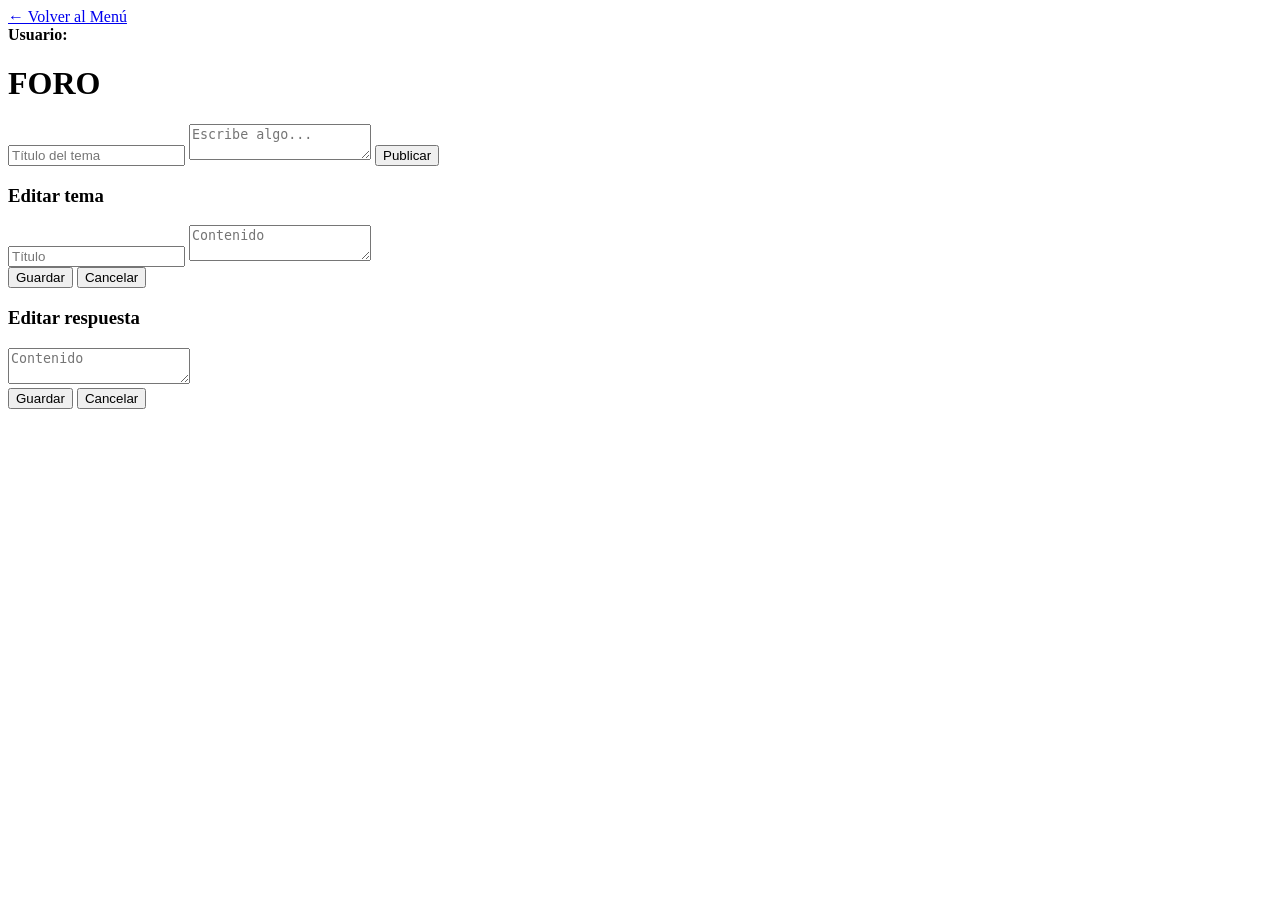
==== foro.html @ bccaa144 "Add files via upload" ====
<!DOCTYPE html>
<html lang="es">
<head>
    <meta charset="UTF-8">
    <meta name="viewport" content="width=device-width, initial-scale=1.0">
    <title>Foro Estudiantil - Orientación Vocacional</title>
    <meta name="description" content="Foro estudiantil para compartir ideas y experiencias sobre orientación vocacional.">
    <link rel="preconnect" href="https://fonts.googleapis.com">
    <link href="https://fonts.googleapis.com/css2?family=Inter:wght@400;500;600;700;800&display=swap" rel="stylesheet">
    <link rel="stylesheet" href="css/styles.css">
</head>
<body>

    <div class="forum-container">
        <div class="top-row">
            <a class="back" href="menu.html">← Volver al Menú</a>
            <div><strong>Usuario:</strong> <span id="foro-usuario"></span></div>
        </div>
        <h1>FORO</h1>
        <div class="create-post">
            <form onsubmit="createTopic(event)">
                <input id="input-titulo" placeholder="Título del tema" required>
                <textarea id="input-comentario" placeholder="Escribe algo..." required></textarea>
                <button type="submit">Publicar</button>
            </form>
        </div>
        <div id="topics-list"></div>
    </div>

    <!-- MODAL: EDITAR TEMA -->
    <div id="edit-overlay" class="edit-overlay">
        <div class="edit-box" onclick="event.stopPropagation()">
            <h3>Editar tema</h3>
            <input id="edit-titulo" placeholder="Título">
            <textarea id="edit-contenido" placeholder="Contenido"></textarea>
            <div class="edit-buttons">
                <button onclick="submitEdit()">Guardar</button>
                <button class="cancel" onclick="closeEdit()">Cancelar</button>
            </div>
        </div>
    </div>

    <!-- MODAL: EDITAR RESPUESTA -->
    <div id="edit-resp-overlay" class="edit-overlay">
        <div class="edit-box" onclick="event.stopPropagation()">
            <h3>Editar respuesta</h3>
            <textarea id="edit-resp-contenido" placeholder="Contenido"></textarea>
            <div class="edit-buttons">
                <button onclick="submitEditResponse()">Guardar</button>
                <button class="cancel" onclick="closeEditResponse()">Cancelar</button>
            </div>
        </div>
    </div>

<script src="js/app.js"></script>
</body>
</html>
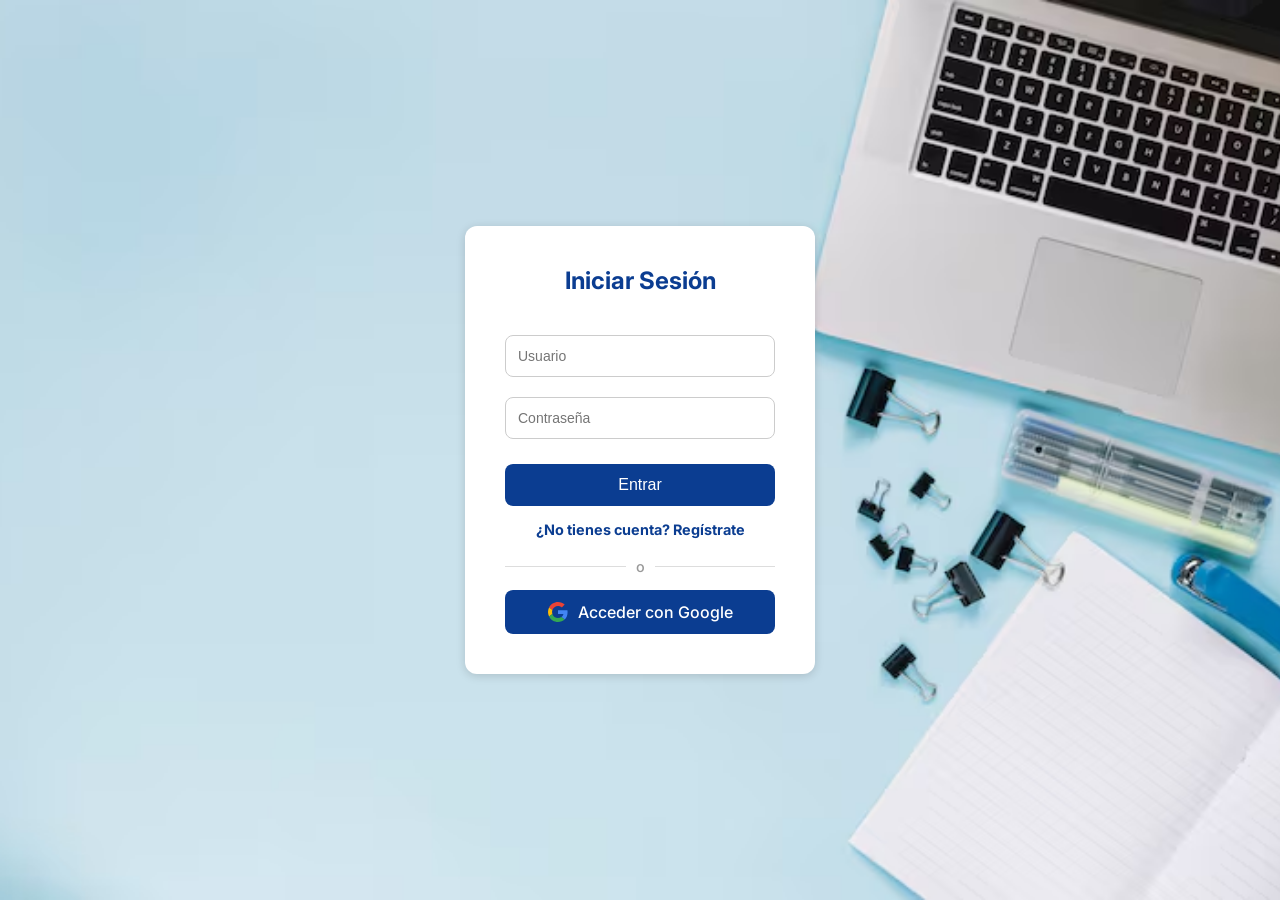
==== commit d8e181a3: "Add files via upload" ====
--- a/foro.html
+++ b/foro.html
@@ -17,6 +17,9 @@
             <div><strong>Usuario:</strong> <span id="foro-usuario"></span></div>
         </div>
         <h1>FORO</h1>
+        <div style="margin-bottom: 20px;">
+            <input type="text" id="search-foro" placeholder="🔍 Buscar temas por título o contenido..." style="width: 100%; padding: 12px; border-radius: 8px; border: 1px solid #cbd5e1; outline: none; font-family: inherit;" oninput="filterForum(this.value)">
+        </div>
         <div class="create-post">
             <form onsubmit="createTopic(event)">
                 <input id="input-titulo" placeholder="Título del tema" required>
--- a/css/styles.css
+++ b/css/styles.css
@@ -0,0 +1,1521 @@
+/* ===========================
+   GLOBAL & RESET
+   =========================== */
+@import url('https://fonts.googleapis.com/css2?family=Inter:wght@400;500;600;700;800&display=swap');
+
+* { margin: 0; padding: 0; box-sizing: border-box; }
+
+body {
+    font-family: 'Inter', 'Segoe UI', sans-serif;
+    background: #e0f2ff;
+    color: #333;
+    min-height: 100vh;
+}
+
+/* Páginas ahora son archivos HTML separados */
+
+a { text-decoration: none; }
+
+/* ===========================
+   HEADER
+   =========================== */
+.main-header {
+    display: flex;
+    justify-content: space-between;
+    align-items: center;
+    padding: 10px 60px;
+    background: white;
+    box-shadow: 0 2px 4px rgba(0,0,0,0.1);
+}
+.logo-section {
+    display: flex;
+    align-items: center;
+}
+.logo-section img {
+    height: 50px;
+    margin-right: 10px;
+}
+.logo-section span {
+    font-weight: bold;
+    color: #0b3d91;
+    font-size: 1.1em;
+}
+nav a {
+    color: #0b3d91;
+    margin-left: 25px;
+    font-weight: 500;
+    transition: 0.3s;
+}
+nav a:hover { color: #00c3ff; }
+.btn-sesion {
+    background: #0b3d91;
+    color: white !important;
+    padding: 8px 15px;
+    border-radius: 5px;
+}
+
+/* ---- Hamburger Button ---- */
+.hamburger {
+    display: none;
+    background: none;
+    border: none;
+    font-size: 1.8em;
+    color: #0b3d91;
+    cursor: pointer;
+    padding: 5px 10px;
+    line-height: 1;
+    border-radius: 6px;
+    transition: background 0.2s;
+}
+.hamburger:hover {
+    background: #f0f8ff;
+}
+
+/* ---- Google Login ---- */
+.google-divider {
+    display: flex;
+    align-items: center;
+    margin: 20px 0 15px;
+    gap: 10px;
+}
+.google-divider::before,
+.google-divider::after {
+    content: '';
+    flex: 1;
+    height: 1px;
+    background: #ddd;
+}
+.google-divider span {
+    color: #999;
+    font-size: 0.9em;
+    font-weight: 500;
+}
+
+/* ---- User Section (Menu) ---- */
+.user-section {
+    display: flex;
+    align-items: center;
+    gap: 10px;
+}
+.user-avatar {
+    width: 36px;
+    height: 36px;
+    border-radius: 50%;
+    object-fit: cover;
+    border: 2px solid #0b3d91;
+}
+
+/* ---- Google Sign-In Button ---- */
+.google-btn {
+    display: flex;
+    align-items: center;
+    justify-content: center;
+    gap: 10px;
+    width: 100%;
+    padding: 12px 20px;
+    border: 1px solid #dadce0;
+    border-radius: 8px;
+    background: white;
+    color: #3c4043;
+    font-size: 15px;
+    font-weight: 500;
+    font-family: inherit;
+    cursor: pointer;
+    transition: background 0.2s, box-shadow 0.2s;
+}
+.google-btn:hover {
+    background: #f8f9fa;
+    box-shadow: 0 1px 3px rgba(0,0,0,0.15);
+}
+.google-btn:disabled {
+    opacity: 0.6;
+    cursor: wait;
+}
+.google-btn svg {
+    flex-shrink: 0;
+}
+
+/* ===========================
+   HERO (Landing)
+   =========================== */
+.hero-container {
+    max-width: 1200px;
+    margin: 50px auto;
+    padding: 30px;
+    background: #f0f8ff;
+    border-radius: 15px;
+    box-shadow: 0 4px 12px rgba(0,0,0,0.1);
+    display: flex;
+    justify-content: space-between;
+    align-items: center;
+}
+.hero-text { max-width: 50%; }
+.hero-text h1 {
+    font-size: 2.8em;
+    color: #0b3d91;
+    margin-bottom: 15px;
+}
+.hero-text p {
+    font-size: 1.1em;
+    color: #555;
+    margin-bottom: 30px;
+}
+.hero-image img {
+    max-width: 400px;
+    height: auto;
+}
+.btn-comenzar {
+    background: #ff5733;
+    color: white;
+    padding: 15px 40px;
+    border: none;
+    border-radius: 8px;
+    font-size: 1.1em;
+    cursor: pointer;
+    display: inline-block;
+    transition: background 0.3s;
+}
+.btn-comenzar:hover { background: #e64a27; }
+
+.info-cards {
+    display: flex;
+    justify-content: space-around;
+    max-width: 1000px;
+    margin: -50px auto 50px auto;
+}
+.info-card {
+    background: white;
+    padding: 20px;
+    border-radius: 10px;
+    text-align: center;
+    box-shadow: 0 4px 10px rgba(0,0,0,0.1);
+    width: 30%;
+    transition: transform 0.3s;
+    cursor: pointer;
+    color: #0b3d91;
+}
+.info-card:hover { transform: translateY(-5px); }
+.info-card img { width: 50px; margin-bottom: 10px; }
+
+/* ===========================
+   LOGIN
+   =========================== */
+.login-bg {
+    display: flex;
+    justify-content: center;
+    align-items: center;
+    height: 100vh;
+    background: url('../static/fon.png') no-repeat center center fixed;
+    background-size: cover;
+}
+.login-box {
+    background-color: white;
+    padding: 40px;
+    border-radius: 12px;
+    box-shadow: 0 2px 10px rgba(0,0,0,0.15);
+    width: 350px;
+    text-align: center;
+}
+.login-box h2 {
+    margin-bottom: 30px;
+    color: #0b3d91;
+}
+.login-box form {
+    display: flex;
+    flex-direction: column;
+}
+.login-box input {
+    width: 100%;
+    padding: 12px;
+    margin: 10px 0;
+    border-radius: 8px;
+    border: 1px solid #ccc;
+    font-size: 14px;
+}
+.login-box button {
+    background-color: #0b3d91;
+    color: white;
+    border: none;
+    padding: 12px 25px;
+    border-radius: 8px;
+    cursor: pointer;
+    width: 100%;
+    font-size: 16px;
+    margin-top: 15px;
+}
+.login-box button:hover { background-color: #062d6f; }
+.toggle { margin-top: 15px; font-size: 0.9em; }
+.toggle a { cursor: pointer; color: #0b3d91; font-weight: bold; }
+.toggle a:hover { text-decoration: underline; }
+.error { color: red; margin-top: 10px; font-weight: bold; }
+
+/* ===========================
+   MENÚ
+   =========================== */
+.menu-header {
+    display: flex;
+    justify-content: flex-end;
+    align-items: center;
+    background-color: white;
+    padding: 10px 60px;
+    box-shadow: 0 2px 5px rgba(0,0,0,0.1);
+    position: relative;
+}
+#usuario-btn {
+    font-weight: bold;
+    color: #0b3d91;
+    font-size: 18px;
+    cursor: pointer;
+    padding: 5px 10px;
+    border-radius: 5px;
+    background: #f0f8ff;
+}
+#user-menu {
+    display: none;
+    position: absolute;
+    top: 60px;
+    right: 60px;
+    background: white;
+    border-radius: 8px;
+    box-shadow: 0 2px 8px rgba(0,0,0,0.2);
+    min-width: 150px;
+    z-index: 1000;
+}
+#user-menu a {
+    display: block;
+    padding: 10px 20px;
+    color: #0b3d91;
+    transition: 0.2s;
+}
+#user-menu a:hover { background-color: #f0f8ff; }
+
+.menu-container {
+    display: grid;
+    grid-template-columns: repeat(2, 1fr);
+    gap: 30px;
+    max-width: 900px;
+    margin: 50px auto;
+    padding: 20px;
+}
+.menu-card {
+    background: white;
+    padding: 30px;
+    border-radius: 12px;
+    text-align: center;
+    box-shadow: 0 4px 10px rgba(0,0,0,0.1);
+    transition: transform 0.3s;
+    cursor: pointer;
+    color: inherit;
+    height: 180px;
+}
+.menu-card:hover {
+    transform: translateY(-5px);
+    box-shadow: 0 6px 15px rgba(0,0,0,0.15);
+}
+.menu-card img { width: 60px; margin-bottom: 10px; }
+.menu-card h3 { color: #0b3d91; margin-bottom: 5px; }
+.menu-card p { color: #555; font-size: 14px; }
+.card-foro {
+    grid-column: 1 / -1;
+    width: 50%;
+    margin: 0 auto;
+}
+
+/* ===========================
+   CUESTIONARIO
+   =========================== */
+.back-link {
+    position: absolute;
+    top: 20px;
+    left: 20px;
+    color: #0b3d91;
+    font-weight: 600;
+}
+.quiz-container {
+    max-width: 800px;
+    margin: 0 auto;
+    background: white;
+    padding: 40px;
+    border-radius: 15px;
+    box-shadow: 0 5px 15px rgba(0,0,0,0.15);
+    margin-top: 20px;
+}
+.quiz-title {
+    text-align: center;
+    color: #ff5733;
+    margin-bottom: 30px;
+}
+.section-title {
+    font-size: 1.4em;
+    color: #0b3d91;
+    margin-top: 30px;
+    margin-bottom: 15px;
+    border-bottom: 2px solid #00c3ff;
+    padding-bottom: 5px;
+}
+.question {
+    margin-bottom: 25px;
+    padding: 15px;
+    border: 1px solid #eee;
+    border-radius: 8px;
+    background: #f9f9f9;
+}
+.question p {
+    font-weight: bold;
+    margin: 0 0 10px 0;
+    font-size: 1.1em;
+    color: #333;
+}
+.option-group {
+    display: flex;
+    flex-direction: column;
+}
+.option-group label {
+    padding: 8px 10px;
+    cursor: pointer;
+    margin-bottom: 5px;
+    border-radius: 4px;
+    transition: background-color 0.2s;
+}
+.option-group label:hover { background-color: #f0f8ff; }
+.option-group input[type="radio"] {
+    margin-right: 10px;
+    accent-color: #0b3d91;
+}
+.submit-btn {
+    display: block;
+    width: 100%;
+    padding: 15px;
+    background-color: #ff5733;
+    color: white;
+    border: none;
+    border-radius: 10px;
+    font-size: 1.2em;
+    cursor: pointer;
+    margin-top: 30px;
+    transition: background-color 0.3s;
+}
+.submit-btn:hover { background-color: #e64a27; }
+
+/* ===========================
+   RESULTADOS
+   =========================== */
+.page-resultados-layout {
+    display: flex;
+    justify-content: center;
+    align-items: center;
+    min-height: 100vh;
+    position: relative;
+}
+.contenedor-resultado {
+    max-width: 600px;
+    background: #ffffed;
+    padding: 40px;
+    border-radius: 12px;
+    box-shadow: 0 5px 15px rgba(0,0,0,0.2);
+    text-align: center;
+    display: flex;
+    flex-direction: column;
+    align-items: center;
+    z-index: 10;
+}
+.contenedor-resultado h2 {
+    color: #0b3d91;
+    margin-bottom: 10px;
+    font-size: 2em;
+}
+.header-area {
+    display: flex;
+    align-items: center;
+    justify-content: center;
+    gap: 15px;
+    margin-bottom: 20px;
+    padding: 10px 0;
+}
+.area-image-lateral {
+    width: 70px;
+    height: auto;
+    object-fit: contain;
+}
+.area-nombre {
+    font-size: 1.8em;
+    color: #00c3ff;
+    font-weight: bold;
+    margin: 0;
+    line-height: 1.2;
+}
+.result-box {
+    background-color: #fffacd;
+    padding: 30px;
+    border-radius: 10px;
+    margin-bottom: 20px;
+    box-shadow: 0 2px 5px rgba(0,0,0,0.1);
+    width: 100%;
+}
+.result-box ul {
+    list-style-type: disc;
+    padding-left: 20px;
+    text-align: left;
+    color: #333;
+}
+.result-box ul li {
+    margin-bottom: 8px;
+    font-size: 1.1em;
+}
+.btn-detalles {
+    background-color: #ff5733;
+    color: white;
+    border: none;
+    border-radius: 8px;
+    padding: 12px 25px;
+    font-size: 16px;
+    cursor: pointer;
+    margin-top: 15px;
+    display: inline-block;
+    transition: background 0.3s, transform 0.2s;
+}
+.btn-detalles:hover {
+    background-color: #e64a27;
+    transform: translateY(-2px);
+}
+.image-box-fija {
+    position: absolute;
+    left: 5%;
+    top: 40%;
+    transform: translateY(-50%);
+    z-index: 5;
+}
+.image-box-fija img {
+    max-width: 150px;
+    height: auto;
+    opacity: 0.9;
+}
+
+/* ===========================
+   CARRERAS
+   =========================== */
+.page-title {
+    font-size: 2em;
+    margin-bottom: 40px;
+    color: #0b3d91;
+    text-align: center;
+    padding-top: 20px;
+}
+.card-container {
+    display: flex;
+    justify-content: center;
+    gap: 30px;
+    max-width: 1000px;
+    margin: 0 auto;
+    padding: 0 20px;
+}
+.career-card {
+    padding: 30px;
+    border-radius: 12px;
+    box-shadow: 0 4px 10px rgba(0,0,0,0.1);
+    width: 300px;
+    height: 350px;
+    display: flex;
+    flex-direction: column;
+    justify-content: space-between;
+    transition: transform 0.3s;
+}
+.career-card:hover { transform: translateY(-5px); }
+.career-card h3 { color: #0b3d91; font-size: 1.5em; margin-bottom: 10px; }
+.career-card p { color: #555; font-size: 0.9em; line-height: 1.4; text-align: left; }
+.ver-mas {
+    background: #ff5733;
+    color: white;
+    padding: 10px 20px;
+    border-radius: 5px;
+    display: block;
+    margin-top: 15px;
+    transition: background 0.3s;
+    text-align: center;
+}
+.ver-mas:hover { background: #e64a27; }
+.icon { width: 250px; margin-bottom: 15px; }
+.bg-yellow { background-color: #fffac8; }
+.bg-green { background-color: #e6ffe6; }
+.bg-blue { background-color: #e6f7ff; }
+
+/* ===========================
+   CARRERAS DETALLE (Ingenierías, Licenciaturas, Medicina)
+   =========================== */
+.header-section {
+    padding: 30px;
+    text-align: center;
+    margin-bottom: 40px;
+    border-radius: 0.75rem;
+    box-shadow: 0 4px 6px -1px rgba(0,0,0,0.1);
+    max-width: 960px;
+    margin-left: auto;
+    margin-right: auto;
+    margin-top: 60px;
+}
+.header-section h1 {
+    font-size: 2.5em;
+    display: inline-block;
+    vertical-align: middle;
+    margin-left: 15px;
+    font-weight: 700;
+}
+.header-section img {
+    width: 250px;
+    vertical-align: middle;
+    display: inline-block;
+}
+.header-blue { background-color: #e0f2ff; }
+.header-blue h1 { color: #0c4a6e; }
+.header-green { background-color: #dcfce7; }
+.header-green h1 { color: #166534; }
+.header-red { background-color: #fee2e2; }
+.header-red h1 { color: #991b1b; }
+
+.back-link-blue { color: #0c4a6e; }
+.back-link-green { color: #166534; }
+.back-link-red { color: #991b1b; }
+
+.content-list {
+    max-width: 960px;
+    margin: 0 auto;
+    display: flex;
+    justify-content: space-between;
+    gap: 20px;
+    padding: 0 20px;
+}
+.content-list ul {
+    list-style: none;
+    padding: 0;
+    width: 48%;
+}
+.content-list ul li {
+    margin-bottom: 12px;
+    font-size: 1.1em;
+    padding: 10px;
+    background-color: #ffffff;
+    border-radius: 0.5rem;
+    cursor: pointer;
+    transition: background-color 0.2s, transform 0.2s;
+    box-shadow: 0 1px 3px 0 rgba(0,0,0,0.1);
+}
+.content-list ul li:hover {
+    transform: translateX(5px);
+}
+.content-list-ingenierias ul li:hover { background-color: #f5faff; }
+.content-list-licenciaturas ul li:hover { background-color: #ecfdf5; }
+.content-list-medicina ul li:hover { background-color: #fff5f5; }
+
+/* ===========================
+   MODAL (Carreras)
+   =========================== */
+.modal {
+    display: none;
+    position: fixed;
+    z-index: 1000;
+    left: 0; top: 0;
+    width: 100%; height: 100%;
+    overflow: auto;
+    background-color: rgba(0,0,0,0.5);
+    justify-content: center;
+    align-items: center;
+    backdrop-filter: blur(5px);
+}
+.modal.show { display: flex; }
+.modal-content {
+    background-color: #ffffff;
+    padding: 30px;
+    border-radius: 0.75rem;
+    max-width: 400px;
+    width: 90%;
+    box-shadow: 0 10px 25px rgba(0,0,0,0.5);
+    animation: slideUp 0.3s ease-out;
+}
+@keyframes slideUp {
+    from { transform: translateY(50px); opacity: 0; }
+    to { transform: translateY(0); opacity: 1; }
+}
+.close-button {
+    color: #aaa;
+    float: right;
+    font-size: 28px;
+    font-weight: bold;
+    cursor: pointer;
+}
+.close-button:hover { color: #333; }
+#modalTitle {
+    font-size: 1.25em;
+    font-weight: bold;
+    color: #333;
+    text-align: center;
+}
+.modal-subtitle {
+    font-size: 0.9em;
+    color: #666;
+    margin: 4px 0 16px;
+    text-align: center;
+    font-weight: 500;
+}
+.link-button {
+    display: block;
+    width: 100%;
+    text-align: center;
+    padding: 10px;
+    margin-top: 15px;
+    border-radius: 0.5rem;
+    font-weight: 600;
+    color: white;
+    transition: background-color 0.2s, transform 0.1s;
+}
+.link-button:active { transform: scale(0.98); }
+.btn-tecnm { background-color: #1e40af; }
+.btn-tecnm:hover { background-color: #1e3a8a; }
+.btn-itesco { background-color: #059669; }
+.btn-itesco:hover { background-color: #047857; }
+.btn-uv-coatza { background-color: #6d28d9; }
+.btn-uv-coatza:hover { background-color: #5b21b6; }
+.btn-uv-mina { background-color: #f97316; }
+.btn-uv-mina:hover { background-color: #ea580c; }
+
+/* ===========================
+   BECAS
+   =========================== */
+.contenedor-becas {
+    max-width: 900px;
+    margin: 50px auto;
+    background: white;
+    padding: 40px;
+    border-radius: 12px;
+    box-shadow: 0 2px 10px rgba(0,0,0,0.1);
+    text-align: left;
+}
+.contenedor-becas h1 {
+    font-size: 2.5em;
+    color: #0b3d91;
+    margin-bottom: 10px;
+    text-align: center;
+}
+.contenedor-becas h3 {
+    font-size: 1.2em;
+    color: #0b3d91;
+    margin-top: 20px;
+    margin-bottom: 10px;
+}
+.institucion {
+    border: 1px solid #ddd;
+    padding: 20px;
+    border-radius: 8px;
+    margin-bottom: 25px;
+    display: flex;
+    align-items: flex-start;
+    gap: 20px;
+}
+.institucion img {
+    max-width: 70px;
+    height: auto;
+    margin-top: 5px;
+}
+.beca-list { list-style: disc; padding-left: 20px; }
+.link { color: #ff5733; font-weight: bold; }
+.link:hover { text-decoration: underline; }
+
+/* ===========================
+   UNIVERSIDADES
+   =========================== */
+.universities-container {
+    max-width: 800px;
+    margin: 0 auto;
+    padding: 20px;
+}
+.university-card {
+    background: white;
+    border-radius: 12px;
+    padding: 20px;
+    margin-bottom: 25px;
+    box-shadow: 0 4px 8px rgba(0,0,0,0.1);
+    display: flex;
+    align-items: center;
+    text-align: left;
+    transition: transform 0.3s, box-shadow 0.3s;
+    color: inherit;
+}
+.university-card:hover {
+    transform: translateY(-3px);
+    box-shadow: 0 6px 15px rgba(0,0,0,0.15);
+}
+.university-card img {
+    width: 80px;
+    height: 80px;
+    object-fit: contain;
+    margin-right: 20px;
+    border-radius: 8px;
+}
+.university-info { flex-grow: 1; }
+.university-info h2 {
+    margin: 0 0 5px 0;
+    color: #ff5733;
+    font-size: 1.5em;
+}
+.university-info p {
+    margin: 0;
+    color: #555;
+    font-size: 1em;
+}
+
+/* ===========================
+   FORO
+   =========================== */
+.forum-container {
+    max-width: 900px;
+    margin: 0 auto;
+    text-align: left;
+    padding: 20px;
+}
+.forum-container h1 {
+    font-size: 2.5em;
+    margin-bottom: 20px;
+    color: #0b3d91;
+    text-align: center;
+}
+.top-row {
+    display: flex;
+    justify-content: space-between;
+    align-items: center;
+    margin-bottom: 20px;
+}
+.back { color: #0b3d91; font-weight: bold; }
+.create-post {
+    background: #ffffed;
+    border-radius: 12px;
+    padding: 20px;
+    margin-bottom: 20px;
+    box-shadow: 0 4px 8px rgba(0,0,0,0.08);
+}
+.create-post input,
+.create-post textarea {
+    width: 100%;
+    padding: 12px;
+    border-radius: 8px;
+    border: 1px solid #ccc;
+    margin-bottom: 10px;
+    font-family: inherit;
+    font-size: 14px;
+}
+.create-post button {
+    float: right;
+    background: #0b3d91;
+    color: white;
+    padding: 10px 18px;
+    border: none;
+    border-radius: 6px;
+    cursor: pointer;
+    font-size: 14px;
+}
+.create-post button:hover { background: #062d6f; }
+.topic-wrapper {
+    margin-bottom: 18px;
+    border-radius: 10px;
+    border: 1px solid #ddd;
+    background: white;
+    box-shadow: 0 2px 6px rgba(0,0,0,0.03);
+}
+.topic-card {
+    padding: 14px 18px;
+    display: flex;
+    justify-content: space-between;
+    align-items: center;
+}
+.topic-title {
+    display: flex;
+    align-items: center;
+    gap: 10px;
+}
+.topic-title img {
+    width: 36px;
+    height: 36px;
+    border-radius: 6px;
+}
+.btn-small {
+    background: none;
+    border: none;
+    cursor: pointer;
+    color: #0b3d91;
+    font-weight: bold;
+    text-decoration: underline;
+    font-size: 13px;
+    margin-left: 8px;
+}
+.btn-small.secondary {
+    background: #f4f7fb;
+    padding: 6px 10px;
+    border-radius: 6px;
+    text-decoration: none;
+}
+.responses-container {
+    display: none;
+    padding: 12px 18px 18px;
+    border-top: 1px solid #eee;
+    background: #fcfcfc;
+}
+.response {
+    border-left: 3px solid #ff5733;
+    padding-left: 10px;
+    margin-bottom: 10px;
+}
+.response-user {
+    font-weight: bold;
+    color: #0b3d91;
+    display: flex;
+    justify-content: space-between;
+    align-items: center;
+}
+.reply-form {
+    display: flex;
+    gap: 8px;
+    margin-top: 10px;
+}
+.reply-form textarea {
+    flex: 1;
+    border-radius: 8px;
+    border: 1px solid #ddd;
+    padding: 10px;
+    font-family: inherit;
+    font-size: 14px;
+}
+.reply-form button {
+    background: #0b3d91;
+    color: white;
+    border: none;
+    border-radius: 6px;
+    padding: 10px 16px;
+    cursor: pointer;
+}
+
+/* ===========================
+   EDIT MODALS
+   =========================== */
+.edit-overlay {
+    position: fixed;
+    inset: 0;
+    display: none;
+    align-items: center;
+    justify-content: center;
+    background: rgba(0,0,0,0.4);
+    z-index: 2000;
+}
+.edit-overlay.show { display: flex; }
+.edit-box {
+    background: white;
+    padding: 24px;
+    border-radius: 10px;
+    width: 90%;
+    max-width: 600px;
+}
+.edit-box h3 {
+    color: #0b3d91;
+    margin-bottom: 15px;
+}
+.edit-box input,
+.edit-box textarea {
+    width: 100%;
+    padding: 12px;
+    border-radius: 8px;
+    border: 1px solid #ccc;
+    margin-bottom: 10px;
+    font-family: inherit;
+    font-size: 14px;
+}
+.edit-buttons {
+    display: flex;
+    gap: 10px;
+    margin-top: 10px;
+}
+.edit-buttons button {
+    padding: 10px 20px;
+    border: none;
+    border-radius: 6px;
+    cursor: pointer;
+    font-size: 14px;
+    background: #0b3d91;
+    color: white;
+}
+.edit-buttons button.cancel {
+    background: #ccc;
+    color: #333;
+}
+
+/* ===========================
+   RESPONSIVE
+   =========================== */
+
+/* ---- Tablet / Pantallas medianas (max 1024px) ---- */
+@media (max-width: 1024px) {
+    .main-header {
+        padding: 10px 30px;
+    }
+    nav a {
+        margin-left: 15px;
+        font-size: 0.95em;
+    }
+    .hero-container {
+        max-width: 95%;
+        padding: 25px;
+        margin: 30px auto;
+    }
+    .hero-text h1 {
+        font-size: 2.2em;
+    }
+    .hero-image img {
+        max-width: 300px;
+    }
+    .info-cards {
+        max-width: 95%;
+    }
+    .menu-container {
+        max-width: 95%;
+        gap: 20px;
+    }
+    .quiz-container {
+        max-width: 95%;
+        padding: 30px;
+    }
+    .contenedor-becas {
+        max-width: 95%;
+        padding: 30px;
+    }
+    .universities-container {
+        max-width: 95%;
+    }
+    .forum-container {
+        max-width: 95%;
+    }
+    .card-container {
+        max-width: 95%;
+        gap: 20px;
+    }
+    .career-card {
+        width: 260px;
+    }
+    .header-section {
+        max-width: 95%;
+    }
+    .content-list {
+        max-width: 95%;
+    }
+}
+
+/* ---- Tablet pequeña / Landscape phone (max 768px) ---- */
+@media (max-width: 768px) {
+    /* Header & Nav — Hamburger */
+    .main-header {
+        flex-direction: row;
+        flex-wrap: wrap;
+        padding: 10px 20px;
+        gap: 0;
+    }
+    .hamburger {
+        display: block;
+        order: 2;
+    }
+    #nav-public {
+        display: none;
+        width: 100%;
+        order: 3;
+        flex-direction: column;
+        background: white;
+        border-top: 1px solid #eee;
+        padding-top: 10px;
+        margin-top: 8px;
+    }
+    #nav-public.nav-open {
+        display: flex;
+    }
+    nav a {
+        margin-left: 0;
+        font-size: 1em;
+        padding: 10px 15px;
+        border-radius: 6px;
+    }
+    nav a:hover {
+        background: #f0f8ff;
+    }
+    .logo-section {
+        order: 1;
+        flex: 1;
+    }
+    .logo-section span {
+        font-size: 0.95em;
+    }
+
+    /* Hero */
+    .hero-container {
+        flex-direction: column;
+        text-align: center;
+        margin: 20px auto;
+        padding: 25px 20px;
+    }
+    .hero-text {
+        max-width: 100%;
+    }
+    .hero-text h1 {
+        font-size: 1.9em;
+    }
+    .hero-text p {
+        font-size: 1em;
+    }
+    .hero-image img {
+        max-width: 250px;
+        margin-top: 20px;
+    }
+    .btn-comenzar {
+        padding: 12px 30px;
+        font-size: 1em;
+    }
+
+    /* Info Cards */
+    .info-cards {
+        flex-direction: column;
+        align-items: center;
+        margin-top: 10px;
+    }
+    .info-card {
+        width: 80%;
+        margin-bottom: 15px;
+    }
+
+    /* Login */
+    .login-box {
+        width: 90%;
+        max-width: 350px;
+        padding: 30px 25px;
+    }
+
+    /* Menú */
+    .menu-header {
+        padding: 10px 20px;
+    }
+    .menu-container {
+        grid-template-columns: 1fr;
+        gap: 15px;
+        padding: 15px;
+        margin: 30px auto;
+    }
+    .card-foro {
+        width: 100%;
+    }
+    .menu-card {
+        height: auto;
+        padding: 20px;
+    }
+
+    /* Cuestionario */
+    .quiz-container {
+        padding: 25px 20px;
+        margin-top: 50px;
+    }
+    .quiz-title {
+        font-size: 1.3em;
+    }
+    .section-title {
+        font-size: 1.2em;
+    }
+    .question p {
+        font-size: 1em;
+    }
+    .submit-btn {
+        font-size: 1em;
+        padding: 12px;
+    }
+
+    /* Resultados */
+    .image-box-fija {
+        display: none;
+    }
+    .contenedor-resultado {
+        padding: 30px 20px;
+        max-width: 90%;
+    }
+    .contenedor-resultado h2 {
+        font-size: 1.6em;
+    }
+    .header-area {
+        flex-direction: column;
+        gap: 5px;
+    }
+    .area-image-lateral {
+        width: 50px;
+    }
+    .area-nombre {
+        font-size: 1.4em;
+    }
+
+    /* Carreras */
+    .page-title {
+        font-size: 1.5em;
+        padding-top: 50px;
+    }
+    .card-container {
+        flex-direction: column;
+        align-items: center;
+    }
+    .career-card {
+        width: 90%;
+        max-width: 400px;
+        height: auto;
+    }
+    .icon {
+        width: 150px;
+    }
+
+    /* Carreras Detalle */
+    .header-section {
+        margin-top: 50px;
+        padding: 20px;
+    }
+    .header-section h1 {
+        font-size: 1.8em;
+    }
+    .header-section img {
+        width: 150px;
+    }
+    .content-list {
+        flex-direction: column;
+        padding: 0 15px;
+    }
+    .content-list ul {
+        width: 100%;
+    }
+
+    /* Becas */
+    .contenedor-becas {
+        padding: 25px 20px;
+        margin: 50px auto 30px;
+    }
+    .contenedor-becas h1 {
+        font-size: 1.8em;
+    }
+    .institucion {
+        flex-direction: column;
+        align-items: center;
+        text-align: center;
+    }
+    .institucion img {
+        margin-bottom: 10px;
+    }
+    .beca-list {
+        text-align: left;
+    }
+
+    /* Universidades */
+    .university-card {
+        flex-direction: column;
+        text-align: center;
+        padding: 20px 15px;
+    }
+    .university-card img {
+        margin-right: 0;
+        margin-bottom: 10px;
+    }
+    .university-info h2 {
+        font-size: 1.2em;
+    }
+
+    /* Foro */
+    .forum-container {
+        padding: 15px;
+    }
+    .forum-container h1 {
+        font-size: 1.8em;
+    }
+    .top-row {
+        flex-direction: column;
+        gap: 10px;
+    }
+    .topic-card {
+        flex-direction: column;
+        align-items: flex-start;
+        gap: 10px;
+    }
+
+    /* Modal */
+    .modal-content {
+        max-width: 90%;
+        padding: 20px;
+    }
+    .edit-box {
+        width: 95%;
+    }
+
+    /* Back link */
+    .back-link {
+        position: relative;
+        top: auto;
+        left: auto;
+        display: inline-block;
+        margin: 15px 20px;
+    }
+}
+
+/* ---- Teléfonos / Pantallas pequeñas (max 480px) ---- */
+@media (max-width: 480px) {
+    /* Header */
+    .main-header {
+        padding: 8px 12px;
+    }
+    .logo-section img {
+        height: 35px;
+    }
+    .logo-section span {
+        font-size: 0.8em;
+    }
+    nav a {
+        font-size: 0.78em;
+        padding: 4px 7px;
+    }
+    .btn-sesion {
+        padding: 6px 10px;
+        font-size: 0.8em;
+    }
+
+    /* Hero */
+    .hero-container {
+        margin: 10px auto;
+        padding: 20px 15px;
+    }
+    .hero-text h1 {
+        font-size: 1.5em;
+    }
+    .hero-text p {
+        font-size: 0.9em;
+        margin-bottom: 20px;
+    }
+    .hero-image img {
+        max-width: 180px;
+    }
+    .btn-comenzar {
+        padding: 10px 25px;
+        font-size: 0.95em;
+        width: 100%;
+        text-align: center;
+    }
+
+    /* Info Cards */
+    .info-card {
+        width: 95%;
+    }
+
+    /* Login */
+    .login-box {
+        width: 95%;
+        padding: 25px 18px;
+    }
+    .login-box h2 {
+        font-size: 1.3em;
+        margin-bottom: 20px;
+    }
+    .login-box input {
+        padding: 10px;
+        font-size: 13px;
+    }
+    .login-box button {
+        padding: 10px 20px;
+        font-size: 14px;
+    }
+
+    /* Menú */
+    .menu-header {
+        padding: 8px 15px;
+    }
+    #usuario-btn {
+        font-size: 15px;
+    }
+    #user-menu {
+        right: 15px;
+    }
+    .menu-container {
+        padding: 10px;
+        margin: 20px auto;
+    }
+    .menu-card {
+        padding: 15px;
+    }
+    .menu-card img {
+        width: 45px;
+    }
+    .menu-card h3 {
+        font-size: 1em;
+    }
+
+    /* Cuestionario */
+    .quiz-container {
+        padding: 20px 15px;
+    }
+    .quiz-title {
+        font-size: 1.1em;
+        margin-bottom: 20px;
+    }
+    .section-title {
+        font-size: 1.1em;
+        margin-top: 20px;
+    }
+    .question {
+        padding: 10px;
+        margin-bottom: 15px;
+    }
+    .question p {
+        font-size: 0.95em;
+    }
+    .option-group label {
+        padding: 6px 8px;
+        font-size: 0.9em;
+    }
+
+    /* Resultados */
+    .contenedor-resultado {
+        max-width: 95%;
+        padding: 20px 15px;
+    }
+    .contenedor-resultado h2 {
+        font-size: 1.4em;
+    }
+    .result-box {
+        padding: 20px 15px;
+    }
+    .result-box ul li {
+        font-size: 0.95em;
+    }
+    .btn-detalles {
+        padding: 10px 20px;
+        font-size: 14px;
+        width: 100%;
+        text-align: center;
+    }
+
+    /* Carreras */
+    .page-title {
+        font-size: 1.3em;
+        margin-bottom: 25px;
+    }
+    .career-card {
+        width: 95%;
+        padding: 20px;
+    }
+    .career-card h3 {
+        font-size: 1.2em;
+    }
+    .icon {
+        width: 120px;
+    }
+    .ver-mas {
+        padding: 8px 15px;
+    }
+
+    /* Carreras Detalle */
+    .header-section {
+        padding: 15px;
+        margin-top: 45px;
+    }
+    .header-section h1 {
+        font-size: 1.4em;
+        margin-left: 8px;
+    }
+    .header-section img {
+        width: 100px;
+    }
+    .content-list {
+        padding: 0 10px;
+    }
+    .content-list ul li {
+        font-size: 1em;
+        padding: 8px;
+    }
+
+    /* Becas */
+    .contenedor-becas {
+        padding: 20px 15px;
+        margin: 45px 10px 20px;
+    }
+    .contenedor-becas h1 {
+        font-size: 1.5em;
+    }
+    .contenedor-becas h3 {
+        font-size: 1em;
+    }
+    .institucion {
+        padding: 15px;
+        gap: 10px;
+    }
+    .institucion img {
+        max-width: 55px;
+    }
+
+    /* Universidades */
+    .universities-container {
+        padding: 10px;
+    }
+    .university-card {
+        padding: 15px 12px;
+    }
+    .university-card img {
+        width: 60px;
+        height: 60px;
+    }
+    .university-info h2 {
+        font-size: 1em;
+    }
+    .university-info p {
+        font-size: 0.85em;
+    }
+
+    /* Foro */
+    .forum-container {
+        padding: 10px;
+    }
+    .forum-container h1 {
+        font-size: 1.5em;
+    }
+    .create-post {
+        padding: 15px;
+    }
+    .create-post input,
+    .create-post textarea {
+        font-size: 13px;
+        padding: 10px;
+    }
+    .topic-title img {
+        width: 28px;
+        height: 28px;
+    }
+    .btn-small {
+        font-size: 12px;
+    }
+    .reply-form textarea {
+        font-size: 13px;
+    }
+
+    /* Modal */
+    .modal-content {
+        max-width: 95%;
+        padding: 18px;
+    }
+    #modalTitle {
+        font-size: 1.1em;
+    }
+    .link-button {
+        padding: 8px;
+        font-size: 0.9em;
+    }
+    .edit-box {
+        padding: 18px;
+    }
+    .edit-buttons button {
+        padding: 8px 14px;
+        font-size: 13px;
+    }
+
+    /* Back link */
+    .back-link {
+        margin: 10px 12px;
+        font-size: 0.9em;
+    }
+}
